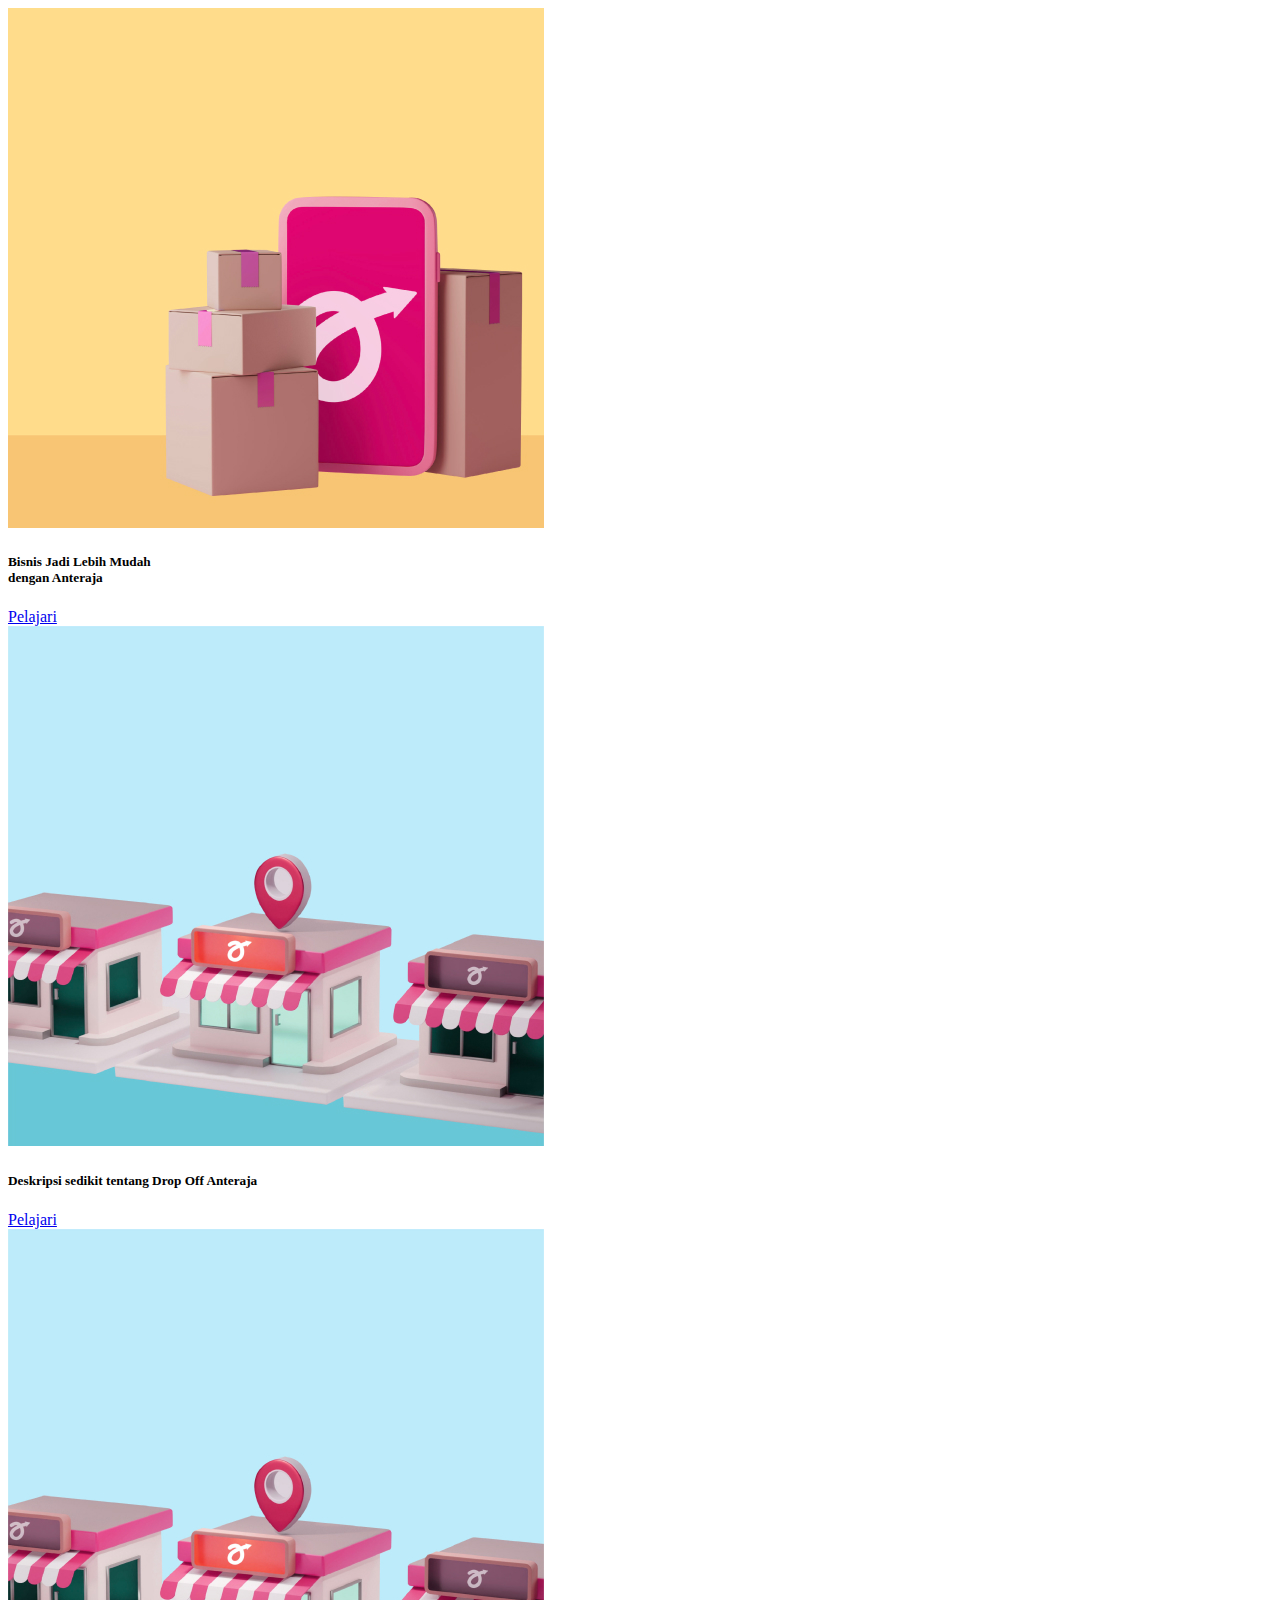
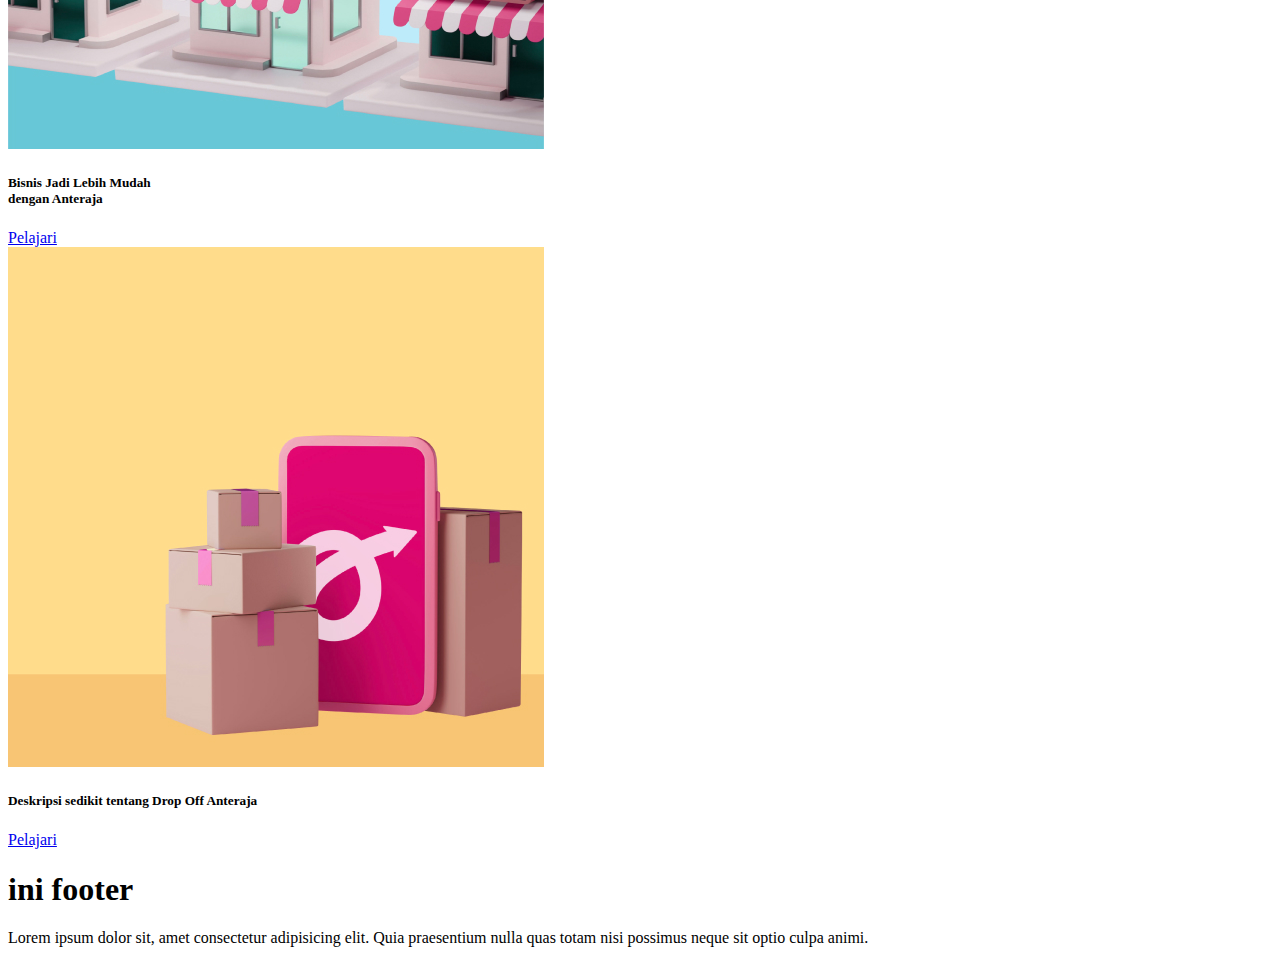
==== html/index.html @ 764d19ce "Merge pull request #4 from abdulmajid34/feature/footer" ====
<!DOCTYPE html>
<html lang="en">
  <head>
    <meta charset="UTF-8" />
    <meta name="viewport" content="width=device-width, initial-scale=1.0" />
    <link rel="stylesheet" href="/anterAjaClone/css/style.css" />
    <link
      href="https://cdn.jsdelivr.net/npm/bootstrap@5.0.2/dist/css/bootstrap.min.css"
      rel="stylesheet"
      integrity="sha384-EVSTQN3/azprG1Anm3QDgpJLIm9Nao0Yz1ztcQTwFspd3yD65VohhpuuCOmLASjC"
      crossorigin="anonymous"
    />
    <script
      src="https://cdn.jsdelivr.net/npm/bootstrap@5.0.2/dist/js/bootstrap.bundle.min.js"
      integrity="sha384-MrcW6ZMFYlzcLA8Nl+NtUVF0sA7MsXsP1UyJoMp4YLEuNSfAP+JcXn/tWtIaxVXM"
      crossorigin="anonymous"
    ></script>
    <title>Anter Aja</title>
  </head>
  <body>
    <!-- NAVBAR -->
    <!-- CAROUSEL -->
    <!-- LIST CARD -->
    <div class="container-list-card">
      <div class="list-card">
        <div class="list-card-body">
          <img src="..//image/cta-1.jpg" class="card-img" alt="Gambar 1" />
          <h5 class="list-title">Bisnis Jadi <span>Lebih Mudah</span> <br>dengan Anteraja</h5>
          <a href="#" class="list-link">Pelajari</a>
        </div>
      </div>

      <div class="list-card">
        <div class="list-card-body">
          <img src="..//image/cta-2.jpg" class="card-img" alt="Gambar 2" />
          <h5 class="list-title">Deskripsi sedikit tentang <span>Drop Off Anteraja</span></h5>
          <a href="#" class="list-link">Pelajari</a>
        </div>
      </div>

      <div class="list-card">
        <div class="list-card-body">
          <img src="..//image/cta-2.jpg" class="card-img" alt="Gambar 2" />
          <h5 class="list-title">Bisnis Jadi <span>Lebih Mudah</span> <br>dengan Anteraja</h5>
          <a href="#" class="list-link">Pelajari</a>
        </div>
      </div>

      <div class="list-card">
        <div class="list-card-body">
          <img src="..//image/cta-1.jpg" class="card-img" alt="Gambar 1" />
          <h5 class="list-title">Deskripsi sedikit tentang <span>Drop Off Anteraja</span></h5>
          <a href="#" class="list-link">Pelajari</a>
        </div>
      </div>
    </div>
    <!-- FOOTER -->
    <h1>ini footer</h1>
    <p>Lorem ipsum dolor sit, amet consectetur adipisicing elit. Quia praesentium nulla quas totam nisi possimus neque sit optio culpa animi.</p>
  </body>
</html>
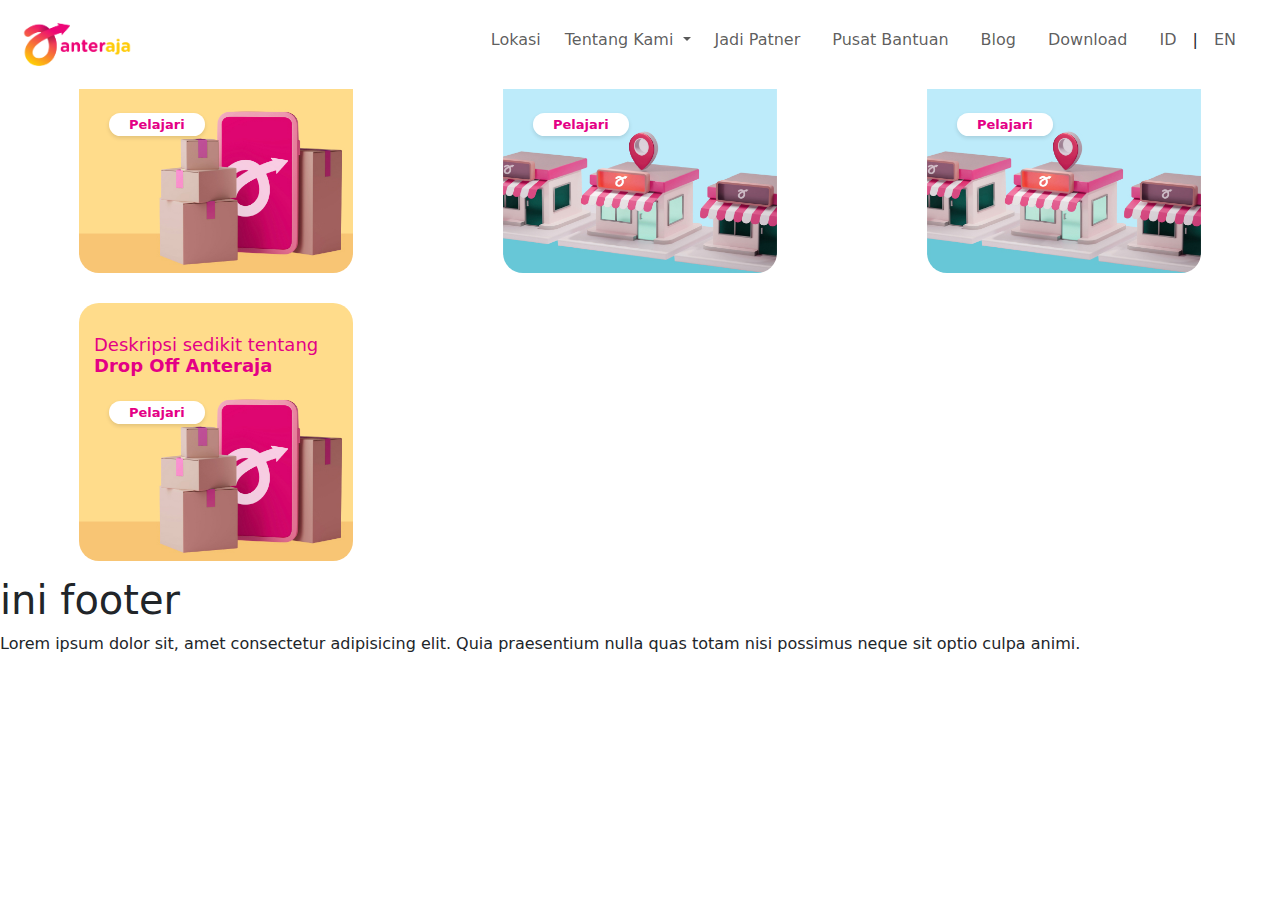
==== commit 8921a816: "navbar feature" ====
--- a/html/index.html
+++ b/html/index.html
@@ -3,22 +3,64 @@
   <head>
     <meta charset="UTF-8" />
     <meta name="viewport" content="width=device-width, initial-scale=1.0" />
-    <link rel="stylesheet" href="/anterAjaClone/css/style.css" />
-    <link
-      href="https://cdn.jsdelivr.net/npm/bootstrap@5.0.2/dist/css/bootstrap.min.css"
-      rel="stylesheet"
-      integrity="sha384-EVSTQN3/azprG1Anm3QDgpJLIm9Nao0Yz1ztcQTwFspd3yD65VohhpuuCOmLASjC"
-      crossorigin="anonymous"
-    />
-    <script
-      src="https://cdn.jsdelivr.net/npm/bootstrap@5.0.2/dist/js/bootstrap.bundle.min.js"
-      integrity="sha384-MrcW6ZMFYlzcLA8Nl+NtUVF0sA7MsXsP1UyJoMp4YLEuNSfAP+JcXn/tWtIaxVXM"
-      crossorigin="anonymous"
-    ></script>
+    <link href="https://cdn.jsdelivr.net/npm/bootstrap@5.3.3/dist/css/bootstrap.min.css" rel="stylesheet" integrity="sha384-QWTKZyjpPEjISv5WaRU9OFeRpok6YctnYmDr5pNlyT2bRjXh0JMhjY6hW+ALEwIH" crossorigin="anonymous">
+    <script src="https://cdn.jsdelivr.net/npm/@popperjs/core@2.11.8/dist/umd/popper.min.js" integrity="sha384-I7E8VVD/ismYTF4hNIPjVp/Zjvgyol6VFvRkX/vR+Vc4jQkC+hVqc2pM8ODewa9r" crossorigin="anonymous"></script>
+    <script src="https://cdn.jsdelivr.net/npm/bootstrap@5.3.3/dist/js/bootstrap.min.js" integrity="sha384-0pUGZvbkm6XF6gxjEnlmuGrJXVbNuzT9qBBavbLwCsOGabYfZo0T0to5eqruptLy" crossorigin="anonymous"></script>
+    <link rel="stylesheet" type="text/css" href="../css/style.css">
     <title>Anter Aja</title>
   </head>
   <body>
     <!-- NAVBAR -->
+    <nav class="navbar navbar-expand-lg fixed-top" style="background-color: white;">
+      <div class="container-fluid">
+        <a class="navbar-brand" href="#"><img src="../image/logo-anteraja.png" style="width: 130px;"/></a>
+        <button class="navbar-toggler" type="button" data-bs-toggle="offcanvas" data-bs-target="#offcanvasNavbar" aria-controls="offcanvasNavbar" aria-label="Toggle navigation">
+          <span class="navbar-toggler-icon"></span>
+        </button>
+        <div class="offcanvas offcanvas-end" tabindex="-1" id="offcanvasNavbar" aria-labelledby="offcanvasNavbarLabel">
+          <div class="offcanvas-header">
+            <img src="../image/logo-anteraja.png" style="width: 130px;"/>
+            <button type="button" class="btn-close" data-bs-dismiss="offcanvas" aria-label="Close"></button>
+          </div>
+          <div class="offcanvas-body">
+            <ul class="navbar-nav justify-content-end flex-grow-1 pe-3">
+              <li class="nav-item">
+                <a class="nav-link mx-lg-2" href="#">Lokasi</a>
+              </li>
+              <li class="nav-item dropdown">
+                <a class="nav-link dropdown-toggle" href="#" role="button" data-bs-toggle="dropdown" aria-expanded="false">
+                  Tentang Kami
+                </a>
+                <ul class="dropdown-menu">
+                  <li><a class="dropdown-item" href="#">Profil</a></li>
+                  <li><a class="dropdown-item" href="#">Karir</a></li>
+                  <li><a class="dropdown-item" href="#">Pengiriman</a></li>
+                  <li><a class="dropdown-item" href="#">Drop-Off</a></li>
+                  <li><a class="dropdown-item" href="#">Solusi Bisnis</a></li>
+                </ul>
+              </li>
+              <li class="nav-item">
+                <a class="nav-link mx-lg-2" href="#">Jadi Patner</a>
+              </li>
+              <li class="nav-item">
+                <a class="nav-link mx-lg-2" href="#">Pusat  Bantuan</a>
+              </li>
+              <li class="nav-item">
+                <a class="nav-link mx-lg-2" href="#">Blog</a>
+              </li>
+              <li class="nav-item">
+                <a class="nav-link mx-lg-2" href="#">Download</a>
+              </li>
+              <li class="nav-item d-flex">
+                <a class="nav-link mx-lg-2" href="#">ID</a>
+                <P style="margin-top: 8px;">|</P>
+                <a class="nav-link mx-lg-2" href="#">EN</a>
+              </li>
+            </ul>
+          </div>
+        </div>
+      </div>
+    </nav>
     <!-- CAROUSEL -->
     <!-- LIST CARD -->
     <div class="container-list-card">
--- a/css/style.css
+++ b/css/style.css
@@ -0,0 +1,60 @@
+:root {
+    --text-color: #e40085;
+    --second-text-color: #b30068;
+  }
+  
+  .navbar-toggler {
+    border: none;
+  }
+
+  .container-list-card {
+    display: flex;
+    flex-wrap: wrap;
+    justify-content: space-between;
+    width: 90%;
+    margin: auto;
+  }
+  
+  .list-card {
+    width: 19rem;
+  }
+  
+  .list-card-body {
+    border-radius: 20px;
+    overflow: hidden;
+    padding-bottom: 45%;
+    margin-bottom: 40px;
+    margin: 15px;
+  }
+  
+  .list-card-body span {
+    font-weight: bolder;
+    color: var(--text-color);
+  }
+  
+  .list-card-body a {
+    text-decoration: none;
+    font-weight: 600;
+    margin-left: 30px;
+    background-color: white;
+    box-shadow: rgba(0, 0, 0, 0.2) 0 0px 0px 0px,
+      rgba(0, 0, 0, 0.14) 0 0px 0px 0px, rgba(0, 0, 0, 0.12) 0 2px 4px 0px;
+    padding: 4px 20px;
+    border-radius: 20px;
+    font-size: small;
+    color: var(--text-color);
+  }
+  
+  .list-card-body a:hover {
+    color: var(--second-text-color);
+    background-color: #f5f5f5;
+  }
+  
+  .list-title {
+      font-size: 18px;
+    margin-top: -250px;
+    padding: 15px;
+    align-items: center;
+    color: var(--text-color);
+  }
+  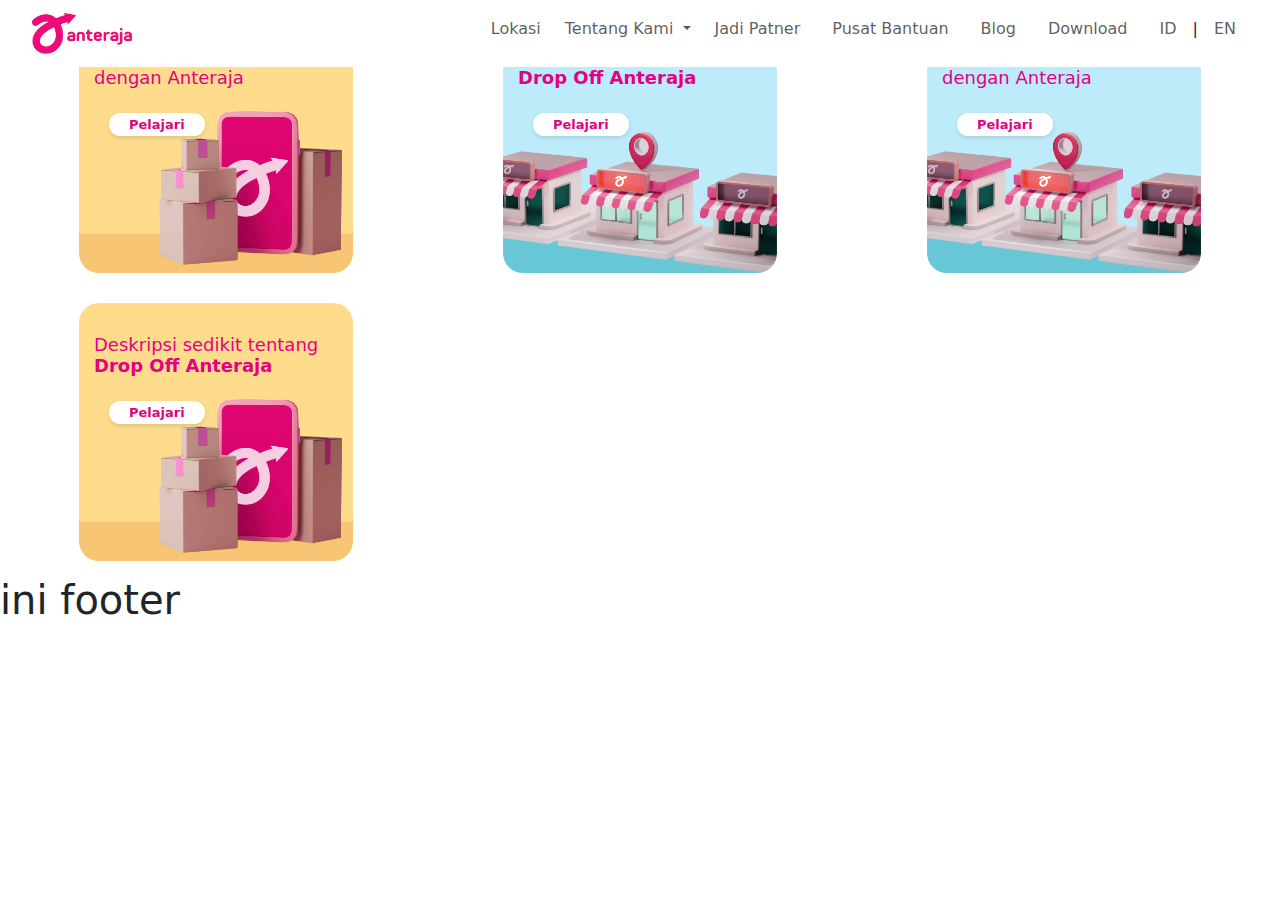
==== commit 4f59f1fb: "change logo image" ====
--- a/html/index.html
+++ b/html/index.html
@@ -3,24 +3,61 @@
   <head>
     <meta charset="UTF-8" />
     <meta name="viewport" content="width=device-width, initial-scale=1.0" />
-    <link href="https://cdn.jsdelivr.net/npm/bootstrap@5.3.3/dist/css/bootstrap.min.css" rel="stylesheet" integrity="sha384-QWTKZyjpPEjISv5WaRU9OFeRpok6YctnYmDr5pNlyT2bRjXh0JMhjY6hW+ALEwIH" crossorigin="anonymous">
-    <script src="https://cdn.jsdelivr.net/npm/@popperjs/core@2.11.8/dist/umd/popper.min.js" integrity="sha384-I7E8VVD/ismYTF4hNIPjVp/Zjvgyol6VFvRkX/vR+Vc4jQkC+hVqc2pM8ODewa9r" crossorigin="anonymous"></script>
-    <script src="https://cdn.jsdelivr.net/npm/bootstrap@5.3.3/dist/js/bootstrap.min.js" integrity="sha384-0pUGZvbkm6XF6gxjEnlmuGrJXVbNuzT9qBBavbLwCsOGabYfZo0T0to5eqruptLy" crossorigin="anonymous"></script>
-    <link rel="stylesheet" type="text/css" href="../css/style.css">
+    <link
+      href="https://cdn.jsdelivr.net/npm/bootstrap@5.3.3/dist/css/bootstrap.min.css"
+      rel="stylesheet"
+      integrity="sha384-QWTKZyjpPEjISv5WaRU9OFeRpok6YctnYmDr5pNlyT2bRjXh0JMhjY6hW+ALEwIH"
+      crossorigin="anonymous"
+    />
+    <script
+      src="https://cdn.jsdelivr.net/npm/@popperjs/core@2.11.8/dist/umd/popper.min.js"
+      integrity="sha384-I7E8VVD/ismYTF4hNIPjVp/Zjvgyol6VFvRkX/vR+Vc4jQkC+hVqc2pM8ODewa9r"
+      crossorigin="anonymous"
+    ></script>
+    <script
+      src="https://cdn.jsdelivr.net/npm/bootstrap@5.3.3/dist/js/bootstrap.min.js"
+      integrity="sha384-0pUGZvbkm6XF6gxjEnlmuGrJXVbNuzT9qBBavbLwCsOGabYfZo0T0to5eqruptLy"
+      crossorigin="anonymous"
+    ></script>
+    <link rel="stylesheet" type="text/css" href="../css/style.css" />
     <title>Anter Aja</title>
   </head>
   <body>
     <!-- NAVBAR -->
-    <nav class="navbar navbar-expand-lg fixed-top" style="background-color: white;">
+    <nav
+      class="navbar navbar-expand-lg fixed-top"
+      style="background-color: white"
+    >
       <div class="container-fluid">
-        <a class="navbar-brand" href="#"><img src="../image/logo-anteraja.png" style="width: 130px;"/></a>
-        <button class="navbar-toggler" type="button" data-bs-toggle="offcanvas" data-bs-target="#offcanvasNavbar" aria-controls="offcanvasNavbar" aria-label="Toggle navigation">
+        <a class="navbar-brand" href="#"
+          ><img
+            src="../image/logo-anteraja_2.png"
+            style="width: 100px; margin-left: 20px"
+        /></a>
+        <button
+          class="navbar-toggler"
+          type="button"
+          data-bs-toggle="offcanvas"
+          data-bs-target="#offcanvasNavbar"
+          aria-controls="offcanvasNavbar"
+          aria-label="Toggle navigation"
+        >
           <span class="navbar-toggler-icon"></span>
         </button>
-        <div class="offcanvas offcanvas-end" tabindex="-1" id="offcanvasNavbar" aria-labelledby="offcanvasNavbarLabel">
+        <div
+          class="offcanvas offcanvas-end"
+          tabindex="-1"
+          id="offcanvasNavbar"
+          aria-labelledby="offcanvasNavbarLabel"
+        >
           <div class="offcanvas-header">
-            <img src="../image/logo-anteraja.png" style="width: 130px;"/>
-            <button type="button" class="btn-close" data-bs-dismiss="offcanvas" aria-label="Close"></button>
+            <img src="../image/logo-anteraja.png" style="width: 130px" />
+            <button
+              type="button"
+              class="btn-close"
+              data-bs-dismiss="offcanvas"
+              aria-label="Close"
+            ></button>
           </div>
           <div class="offcanvas-body">
             <ul class="navbar-nav justify-content-end flex-grow-1 pe-3">
@@ -28,7 +65,13 @@
                 <a class="nav-link mx-lg-2" href="#">Lokasi</a>
               </li>
               <li class="nav-item dropdown">
-                <a class="nav-link dropdown-toggle" href="#" role="button" data-bs-toggle="dropdown" aria-expanded="false">
+                <a
+                  class="nav-link dropdown-toggle"
+                  href="#"
+                  role="button"
+                  data-bs-toggle="dropdown"
+                  aria-expanded="false"
+                >
                   Tentang Kami
                 </a>
                 <ul class="dropdown-menu">
@@ -43,7 +86,7 @@
                 <a class="nav-link mx-lg-2" href="#">Jadi Patner</a>
               </li>
               <li class="nav-item">
-                <a class="nav-link mx-lg-2" href="#">Pusat  Bantuan</a>
+                <a class="nav-link mx-lg-2" href="#">Pusat Bantuan</a>
               </li>
               <li class="nav-item">
                 <a class="nav-link mx-lg-2" href="#">Blog</a>
@@ -53,7 +96,7 @@
               </li>
               <li class="nav-item d-flex">
                 <a class="nav-link mx-lg-2" href="#">ID</a>
-                <P style="margin-top: 8px;">|</P>
+                <p style="margin-top: 8px">|</p>
                 <a class="nav-link mx-lg-2" href="#">EN</a>
               </li>
             </ul>
@@ -67,7 +110,9 @@
       <div class="list-card">
         <div class="list-card-body">
           <img src="..//image/cta-1.jpg" class="card-img" alt="Gambar 1" />
-          <h5 class="list-title">Bisnis Jadi <span>Lebih Mudah</span> <br>dengan Anteraja</h5>
+          <h5 class="list-title">
+            Bisnis Jadi <span>Lebih Mudah</span> <br />dengan Anteraja
+          </h5>
           <a href="#" class="list-link">Pelajari</a>
         </div>
       </div>
@@ -75,7 +120,9 @@
       <div class="list-card">
         <div class="list-card-body">
           <img src="..//image/cta-2.jpg" class="card-img" alt="Gambar 2" />
-          <h5 class="list-title">Deskripsi sedikit tentang <span>Drop Off Anteraja</span></h5>
+          <h5 class="list-title">
+            Deskripsi sedikit tentang <span>Drop Off Anteraja</span>
+          </h5>
           <a href="#" class="list-link">Pelajari</a>
         </div>
       </div>
@@ -83,7 +130,9 @@
       <div class="list-card">
         <div class="list-card-body">
           <img src="..//image/cta-2.jpg" class="card-img" alt="Gambar 2" />
-          <h5 class="list-title">Bisnis Jadi <span>Lebih Mudah</span> <br>dengan Anteraja</h5>
+          <h5 class="list-title">
+            Bisnis Jadi <span>Lebih Mudah</span> <br />dengan Anteraja
+          </h5>
           <a href="#" class="list-link">Pelajari</a>
         </div>
       </div>
@@ -91,13 +140,14 @@
       <div class="list-card">
         <div class="list-card-body">
           <img src="..//image/cta-1.jpg" class="card-img" alt="Gambar 1" />
-          <h5 class="list-title">Deskripsi sedikit tentang <span>Drop Off Anteraja</span></h5>
+          <h5 class="list-title">
+            Deskripsi sedikit tentang <span>Drop Off Anteraja</span>
+          </h5>
           <a href="#" class="list-link">Pelajari</a>
         </div>
       </div>
     </div>
     <!-- FOOTER -->
     <h1>ini footer</h1>
-    <p>Lorem ipsum dolor sit, amet consectetur adipisicing elit. Quia praesentium nulla quas totam nisi possimus neque sit optio culpa animi.</p>
   </body>
 </html>
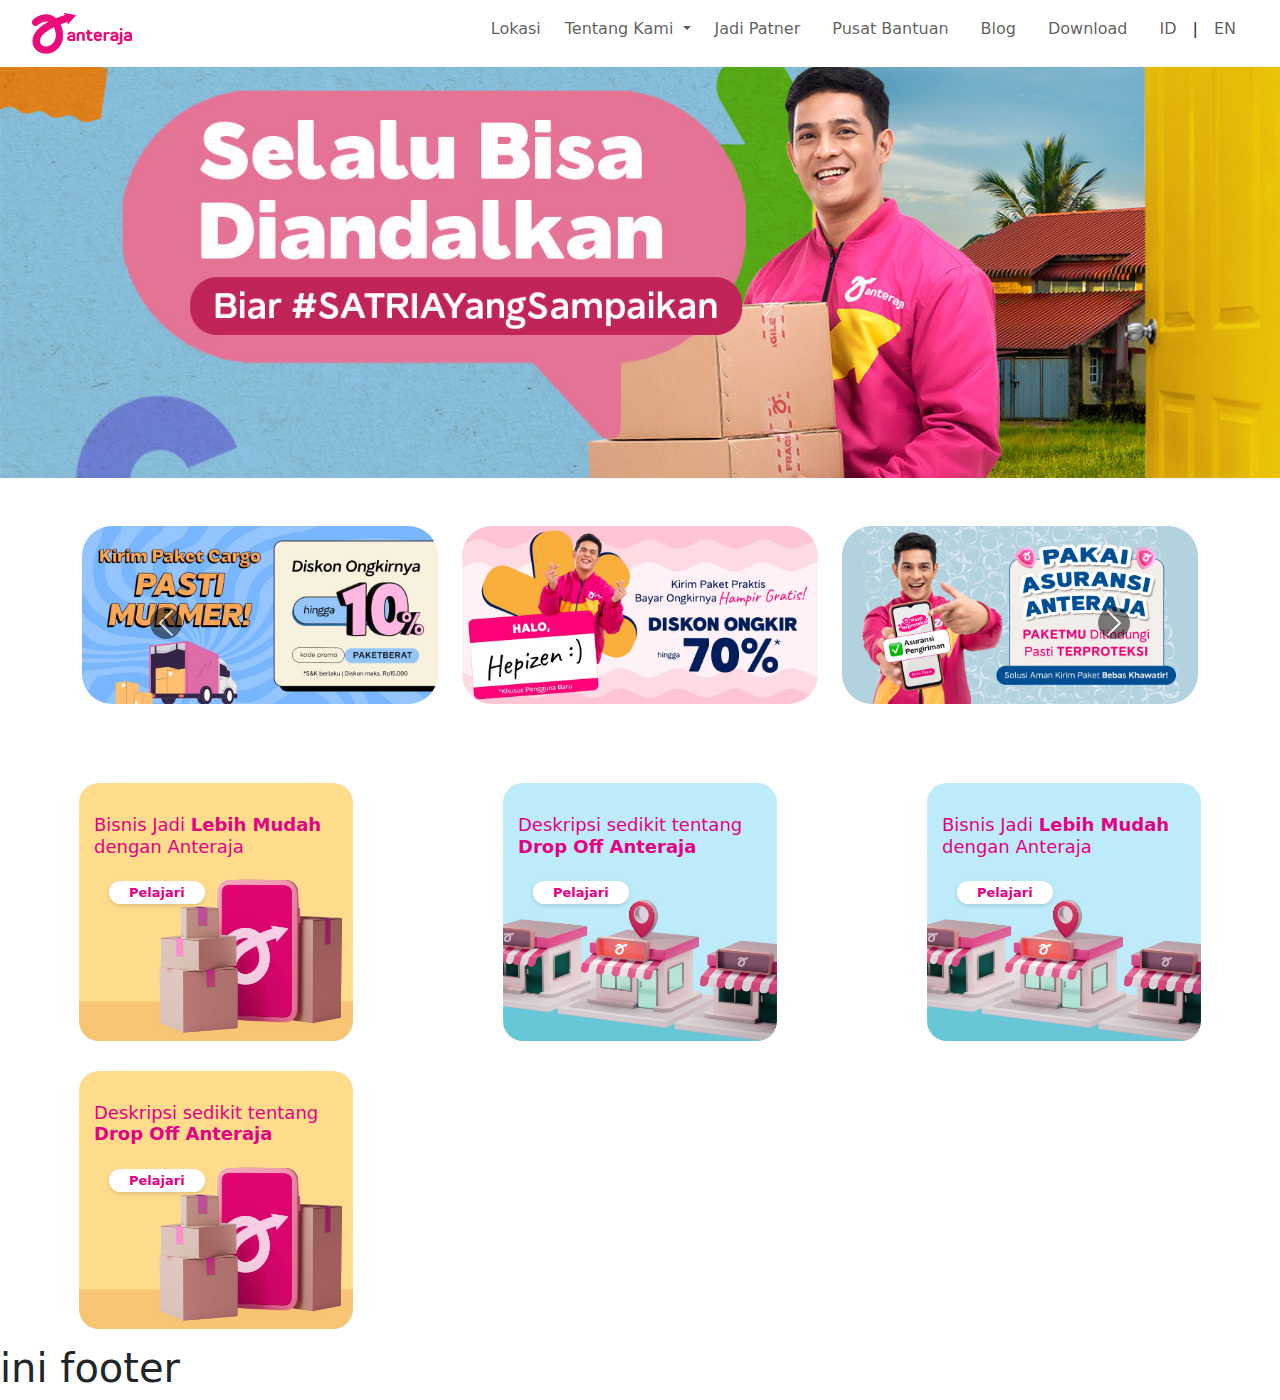
==== commit 4632f08f: "changes layout carousel" ====
--- a/html/index.html
+++ b/html/index.html
@@ -9,6 +9,7 @@
       integrity="sha384-QWTKZyjpPEjISv5WaRU9OFeRpok6YctnYmDr5pNlyT2bRjXh0JMhjY6hW+ALEwIH"
       crossorigin="anonymous"
     />
+    <link rel="stylesheet" type="text/css" href="../css/style.css" />
     <script
       src="https://cdn.jsdelivr.net/npm/@popperjs/core@2.11.8/dist/umd/popper.min.js"
       integrity="sha384-I7E8VVD/ismYTF4hNIPjVp/Zjvgyol6VFvRkX/vR+Vc4jQkC+hVqc2pM8ODewa9r"
@@ -19,7 +20,6 @@
       integrity="sha384-0pUGZvbkm6XF6gxjEnlmuGrJXVbNuzT9qBBavbLwCsOGabYfZo0T0to5eqruptLy"
       crossorigin="anonymous"
     ></script>
-    <link rel="stylesheet" type="text/css" href="../css/style.css" />
     <title>Anter Aja</title>
   </head>
   <body>
@@ -105,6 +105,151 @@
       </div>
     </nav>
     <!-- CAROUSEL -->
+    <section class="">
+      <img
+        src="../image/img-jumbotron.jpg"
+        class="img-fluid img-jumbotron"
+        style="width: 100%"
+        alt="image-jumbotron"
+      />
+    </section>
+
+    <section class="pt-5 pb-5">
+      <div class="container">
+        <div class="row">
+          <div class="col-12">
+            <div
+              id="carouselExampleControls"
+              class="carousel slide content-web"
+              data-bs-ride="carousel"
+            >
+                <div class="carousel-inner">
+                    <!-- SLIDER 1 -->
+                    <div class="carousel-item active">
+                    <div class="row">
+                        <div class="col-md-4 mb-3">
+                        <img
+                            class="img-fluid"
+                            style="border-radius: 30px"
+                            alt="100%x280"
+                            src="../image/img_carousel_1.jpg"
+                        />
+                        </div>
+                        <div class="col-md-4 mb-3">
+                        <img
+                            class="img-fluid"
+                            style="border-radius: 30px"
+                            alt="100%x280"
+                            src="../image/img_carousel_2.jpg"
+                        />
+                        </div>
+                        <div class="col-md-4 mb-3">
+                        <img
+                            class="img-fluid"
+                            style="border-radius: 30px"
+                            alt="100%x280"
+                            src="../image/img_carousel_3.jpg"
+                        />
+                        </div>
+                    </div>
+                    </div>
+                    <!-- SLIDER 2 -->
+                    <div class="carousel-item">
+                    <div class="row">
+                        <div class="col-md-4 mb-3">
+                        <img
+                            class="img-fluid"
+                            style="border-radius: 30px"
+                            alt="100%x280"
+                            src="../image/img_carousel_4.jpg"
+                        />
+                        </div>
+                        <div class="col-md-4 mb-3">
+                        <img
+                            class="img-fluid"
+                            style="border-radius: 30px"
+                            alt="100%x280"
+                            src="../image/img_carousel_5.png"
+                        />
+                        </div>
+                        <div class="col-md-4 mb-3">
+                        <img
+                            class="img-fluid"
+                            style="border-radius: 30px"
+                            alt="100%x280"
+                            src="../image/img_carousel_6.png"
+                        />
+                        </div>
+                    </div>
+                    </div>
+                    <!-- SLIDER 3 -->
+                    <div class="carousel-item">
+                    <div class="row">
+                        <div class="col-md-4 mb-3">
+                        <img
+                            class="img-fluid"
+                            style="border-radius: 30px"
+                            alt="100%x280"
+                            src="../image/img_carousel_1.jpg"
+                        />
+                        </div>
+                        <div class="col-md-4 mb-3">
+                        <img
+                            class="img-fluid"
+                            style="border-radius: 30px"
+                            alt="100%x280"
+                            src="../image/img_carousel_2.jpg"
+                        />
+                        </div>
+                        <div class="col-md-4 mb-3">
+                        <img
+                            class="img-fluid"
+                            style="border-radius: 30px"
+                            alt="100%x280"
+                            src="../image/img_carousel_3.jpg"
+                        />
+                        </div>
+                    </div>
+                    </div>
+
+                </div>
+
+                <!-- BUTTON PREV -->
+                <button
+                  class="carousel-control-prev"
+                  type="button"
+                  data-bs-target="#carouselExampleControls"
+                  data-bs-slide="prev"
+                >
+                  <span
+                    class="carousel-control-prev-icon"
+                    aria-hidden="true"
+                  ></span>
+                  <span class="visually-hidden">Previous</span>
+                </button>
+
+                <!-- BUTTON -->
+                <button
+                  class="carousel-control-next"
+                  type="button"
+                  data-bs-target="#carouselExampleControls"
+                  data-bs-slide="next"
+                >
+                  <span
+                    class="carousel-control-next-icon"
+                    aria-hidden="true"
+                  ></span>
+                  <span class="visually-hidden">Next</span>
+                </button>
+              </div>
+
+            </div>
+          </div>
+        </div>
+      </div>
+    </section>
+
+
     <!-- LIST CARD -->
     <div class="container-list-card">
       <div class="list-card">
--- a/css/style.css
+++ b/css/style.css
@@ -2,6 +2,17 @@
     --text-color: #e40085;
     --second-text-color: #b30068;
   }
+
+  /* CSS CAROUSEL */
+
+/* Additional styling for the carousel buttons */
+.carousel-control-prev-icon,
+.carousel-control-next-icon {
+  background-color: #000;
+  border-radius: 50%;
+  padding: 10px;
+}
+  
   
   .navbar-toggler {
     border: none;
@@ -57,4 +68,16 @@
     align-items: center;
     color: var(--text-color);
   }
-  +  
+/* RESPONSIVE MOBILE DEVICE */
+/* @media (max-width: 600px) {
+  .img-jumbotron {
+    margin-top: 30rem;
+  }
+} */
+
+@media only screen and (max-width: 600px) {
+  .img-jumbotron {
+    margin-top: 5rem;
+  }
+}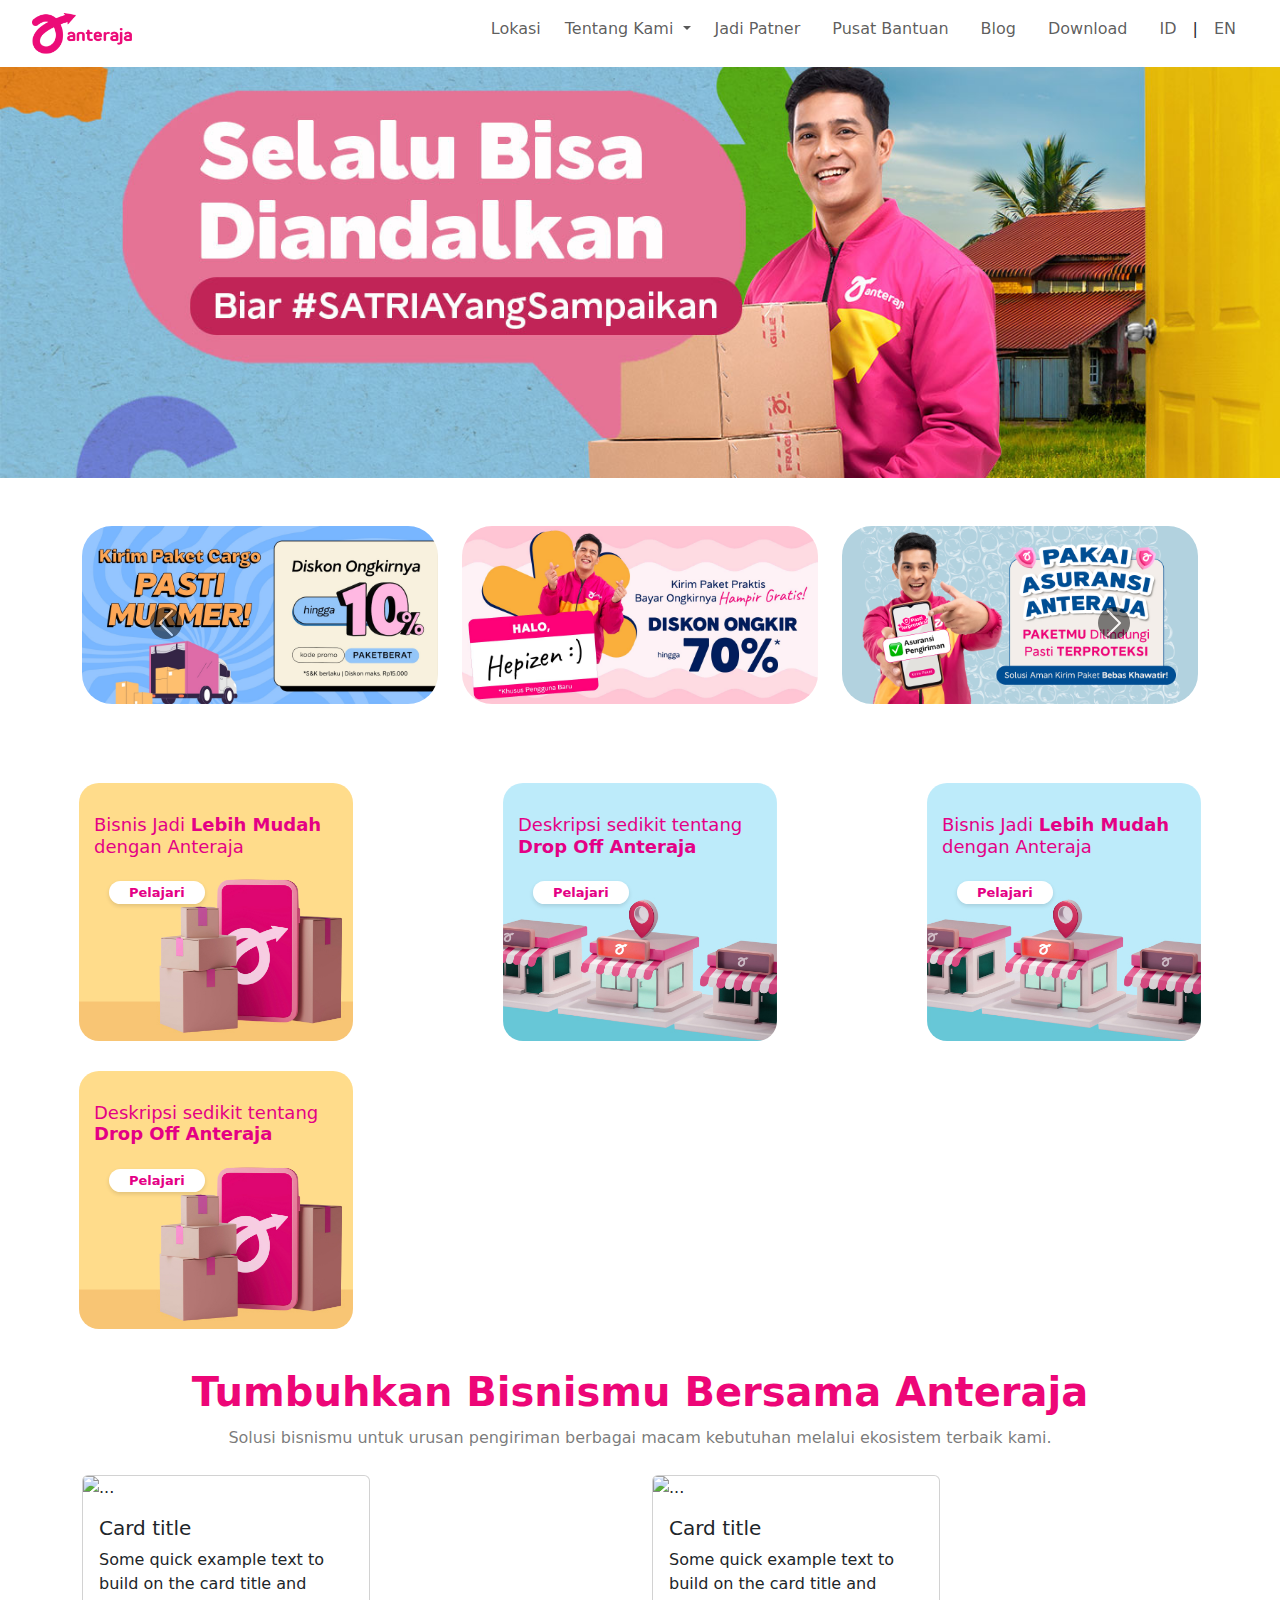
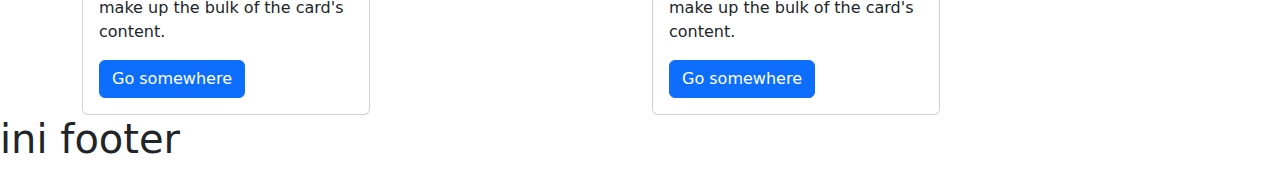
==== commit 3ba894e7: "layouting list card two column" ====
--- a/html/index.html
+++ b/html/index.html
@@ -249,7 +249,6 @@
       </div>
     </section>
 
-
     <!-- LIST CARD -->
     <div class="container-list-card">
       <div class="list-card">
@@ -292,6 +291,43 @@
         </div>
       </div>
     </div>
+
+    <section>
+      <div class="my-4">
+        <span class="text-center">
+          <h1 class=" title">Tumbuhkan Bisnismu Bersama Anteraja</h1>
+          <p class="paragraf">Solusi bisnismu untuk urusan pengiriman berbagai macam kebutuhan melalui ekosistem terbaik kami.</p>
+        </span>
+      </div>
+    </section>
+
+    <section>
+      <div class="container">
+        <div class="row">
+          <div class="col">
+            <div class="card" style="width: 18rem;">
+              <img src="..." class="card-img-top" alt="...">
+              <div class="card-body">
+                <h5 class="card-title">Card title</h5>
+                <p class="card-text">Some quick example text to build on the card title and make up the bulk of the card's content.</p>
+                <a href="#" class="btn btn-primary">Go somewhere</a>
+              </div>
+            </div>
+          </div>
+          <div class="col">
+            <div class="card" style="width: 18rem;">
+              <img src="..." class="card-img-top" alt="...">
+              <div class="card-body">
+                <h5 class="card-title">Card title</h5>
+                <p class="card-text">Some quick example text to build on the card title and make up the bulk of the card's content.</p>
+                <a href="#" class="btn btn-primary">Go somewhere</a>
+              </div>
+            </div>
+          </div>
+        </div>
+      </div>
+    </section>
+
     <!-- FOOTER -->
     <h1>ini footer</h1>
   </body>
--- a/css/style.css
+++ b/css/style.css
@@ -3,7 +3,7 @@
     --second-text-color: #b30068;
   }
 
-  /* CSS CAROUSEL */
+
 
 /* Additional styling for the carousel buttons */
 .carousel-control-prev-icon,
@@ -11,6 +11,13 @@
   background-color: #000;
   border-radius: 50%;
   padding: 10px;
+}
+
+
+@media only screen and (max-width: 600px) {
+  .content-inner {
+    display: flex;
+  }
 }
   
   
@@ -76,8 +83,24 @@
   }
 } */
 
+/* css title */
+.title {
+  color: #ed0677;
+  font-weight: 700;
+  font-size: 2.5rem;
+}
+.paragraf {
+  font-size: 1rem;
+  font-weight: 400;
+  line-height: 1.7;
+  color: #21212199;
+}
+
 @media only screen and (max-width: 600px) {
   .img-jumbotron {
     margin-top: 5rem;
   }
+  .list-card {
+    width: 25rem;
+  }
 }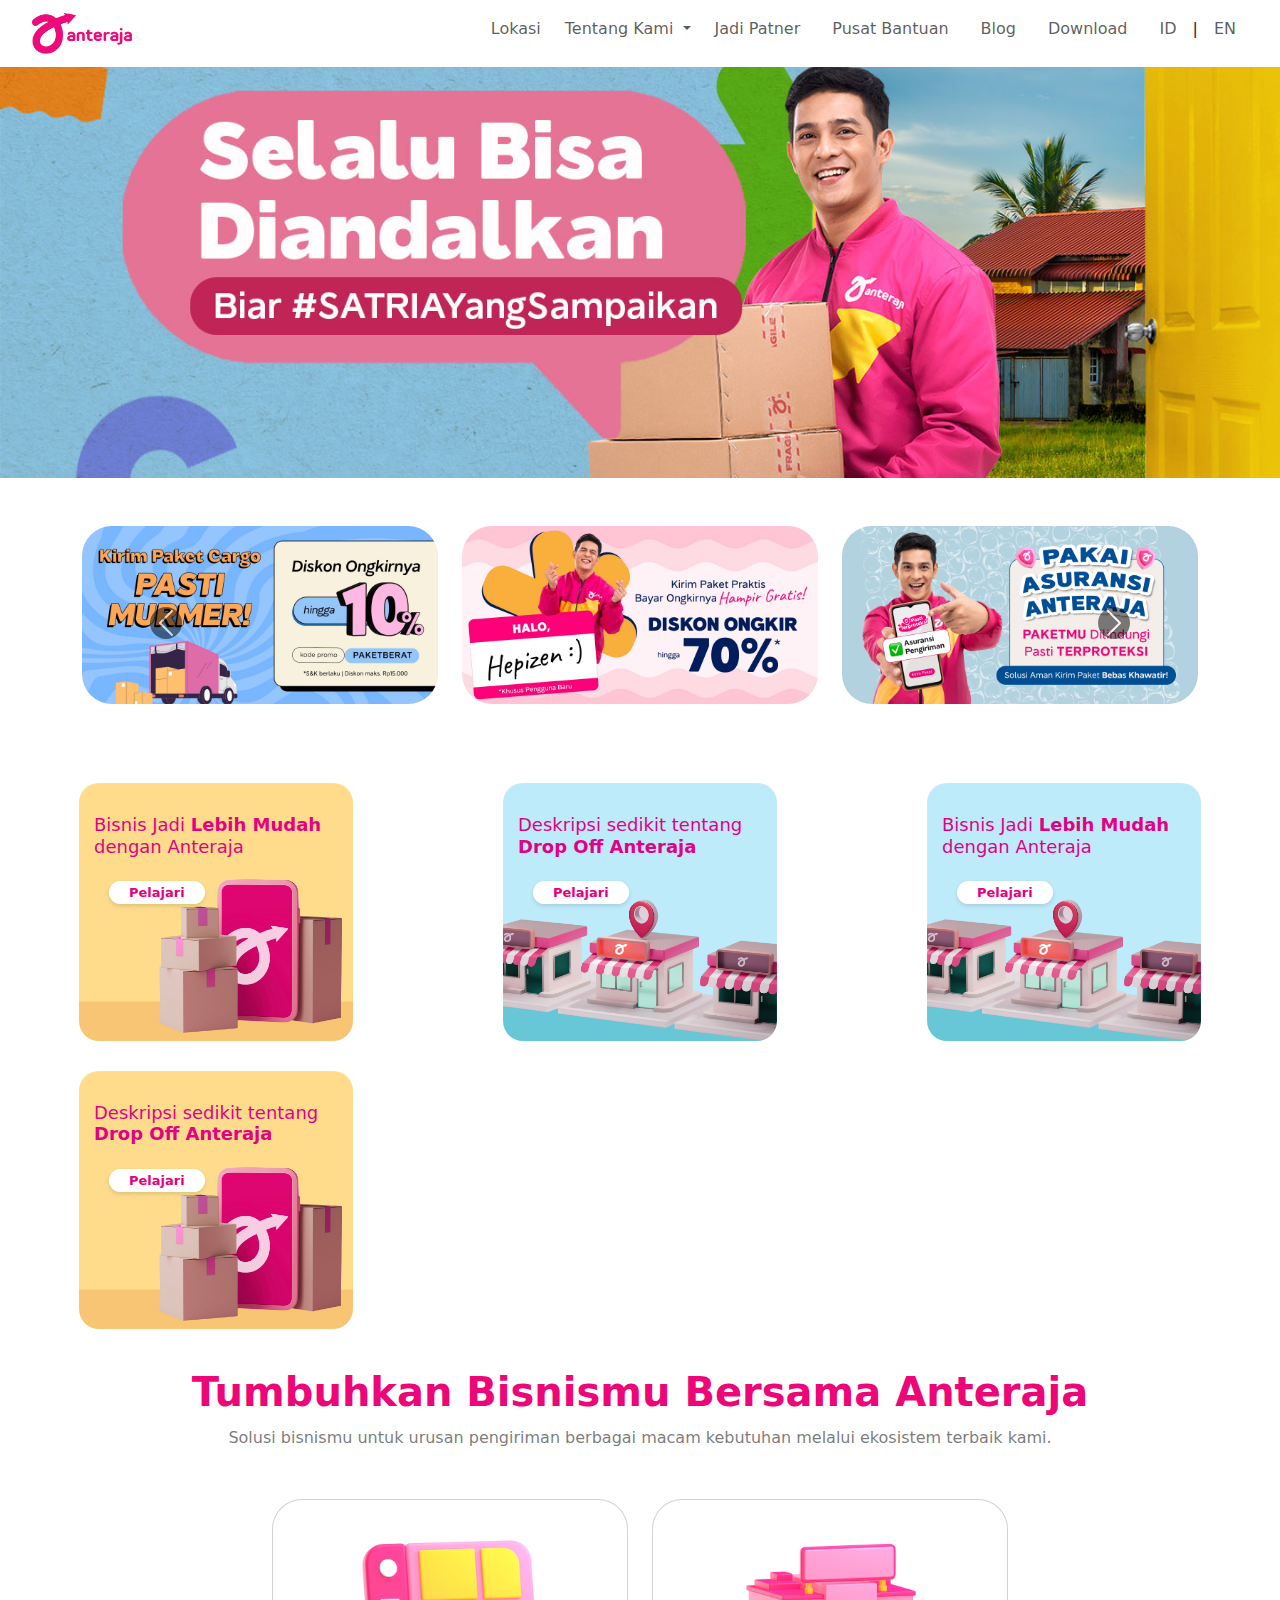
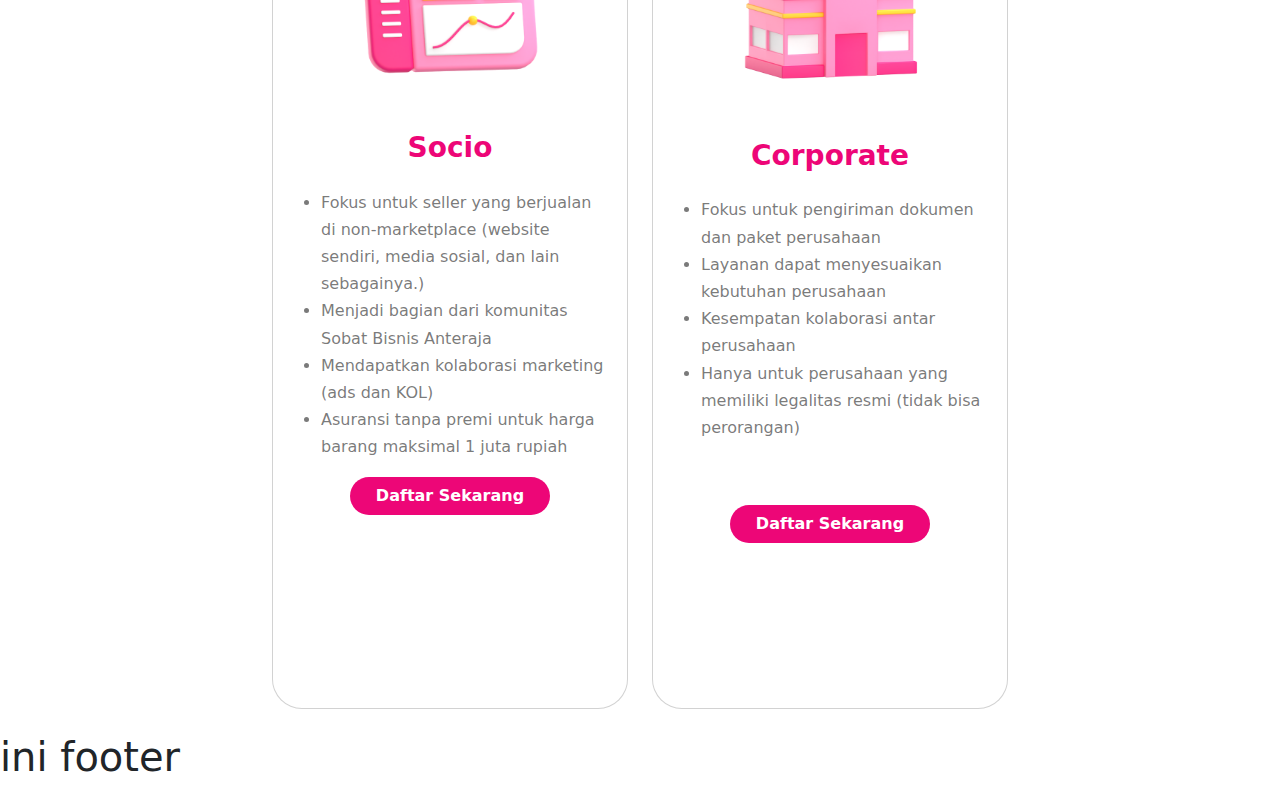
==== commit 52d54f52: "done layouting list card content" ====
--- a/html/index.html
+++ b/html/index.html
@@ -301,32 +301,54 @@
       </div>
     </section>
 
+    
     <section>
       <div class="container">
-        <div class="row">
-          <div class="col">
-            <div class="card" style="width: 18rem;">
-              <img src="..." class="card-img-top" alt="...">
+        <div class="row justify-content-center">
+          <div class="col-12 col-md-4">
+            <div class="card my-4" style="width: 100%; border-radius: 30px; height: 90vh">
+              <img src="../image/pwu-socio.png" class="card-img-top" alt="socio_image" style="width: 200px; margin: 2rem auto">
               <div class="card-body">
-                <h5 class="card-title">Card title</h5>
-                <p class="card-text">Some quick example text to build on the card title and make up the bulk of the card's content.</p>
-                <a href="#" class="btn btn-primary">Go somewhere</a>
+                <h3 class="card-title text-center title">Socio</h3>
+                <p class="card-text mb-4">
+                  <ul class="paragraf">
+                    <li>Fokus untuk seller yang berjualan di non-marketplace (website sendiri, media sosial, dan lain sebagainya.)</li>
+                    <li>Menjadi bagian dari komunitas Sobat Bisnis Anteraja</li>
+                    <li>Mendapatkan kolaborasi marketing (ads dan KOL)</li>
+                    <li>Asuransi tanpa premi untuk harga barang maksimal 1 juta rupiah</li>
+                  </ul>
+                </p>
+                <div class="d-flex justify-content-center">
+                  <a href="#" class="btn class-btn">Daftar Sekarang</a>
+                </div>
               </div>
             </div>
           </div>
-          <div class="col">
-            <div class="card" style="width: 18rem;">
-              <img src="..." class="card-img-top" alt="...">
+          <div class="col-12 col-md-4">
+            <div class="card my-4" style="width: 100%; border-radius: 30px; height: 90vh">
+              <img src="../image/pwu-corporate.png" class="card-img-top" alt="coorporate_image" style="width: 200px; margin: 2rem auto">
               <div class="card-body">
-                <h5 class="card-title">Card title</h5>
-                <p class="card-text">Some quick example text to build on the card title and make up the bulk of the card's content.</p>
-                <a href="#" class="btn btn-primary">Go somewhere</a>
+                <h3 class="card-title text-center title mb-4">Corporate</h3>
+                <p class="card-text">
+                  <ul class="paragraf">
+                    <li>Fokus untuk pengiriman dokumen dan paket perusahaan</li>
+                    <li>Layanan dapat menyesuaikan kebutuhan perusahaan</li>
+                    <li>Kesempatan kolaborasi antar perusahaan</li>
+                    <li>Hanya untuk perusahaan yang memiliki legalitas resmi (tidak bisa perorangan)</li>
+                  </ul>
+                </p>
+                <div class="d-flex justify-content-center content-btn">
+                  <a href="#" class="btn class-btn">Daftar Sekarang</a>
+                </div>
               </div>
             </div>
           </div>
         </div>
       </div>
     </section>
+  
+
+  
 
     <!-- FOOTER -->
     <h1>ini footer</h1>
--- a/css/style.css
+++ b/css/style.css
@@ -87,7 +87,7 @@
 .title {
   color: #ed0677;
   font-weight: 700;
-  font-size: 2.5rem;
+  /* font-size: 2.5rem; */
 }
 .paragraf {
   font-size: 1rem;
@@ -95,6 +95,18 @@
   line-height: 1.7;
   color: #21212199;
 }
+.class-btn {
+  background: #ed0677;
+  color: #fff;
+  font-weight: 700;
+  width: 200px;
+  border-radius: 30px;
+}
+.content-btn {
+  margin-top: 4rem;
+}
+
+/* css list card two column */
 
 @media only screen and (max-width: 600px) {
   .img-jumbotron {
@@ -103,4 +115,7 @@
   .list-card {
     width: 25rem;
   }
+  .content-btn {
+    margin: 0;
+  }
 }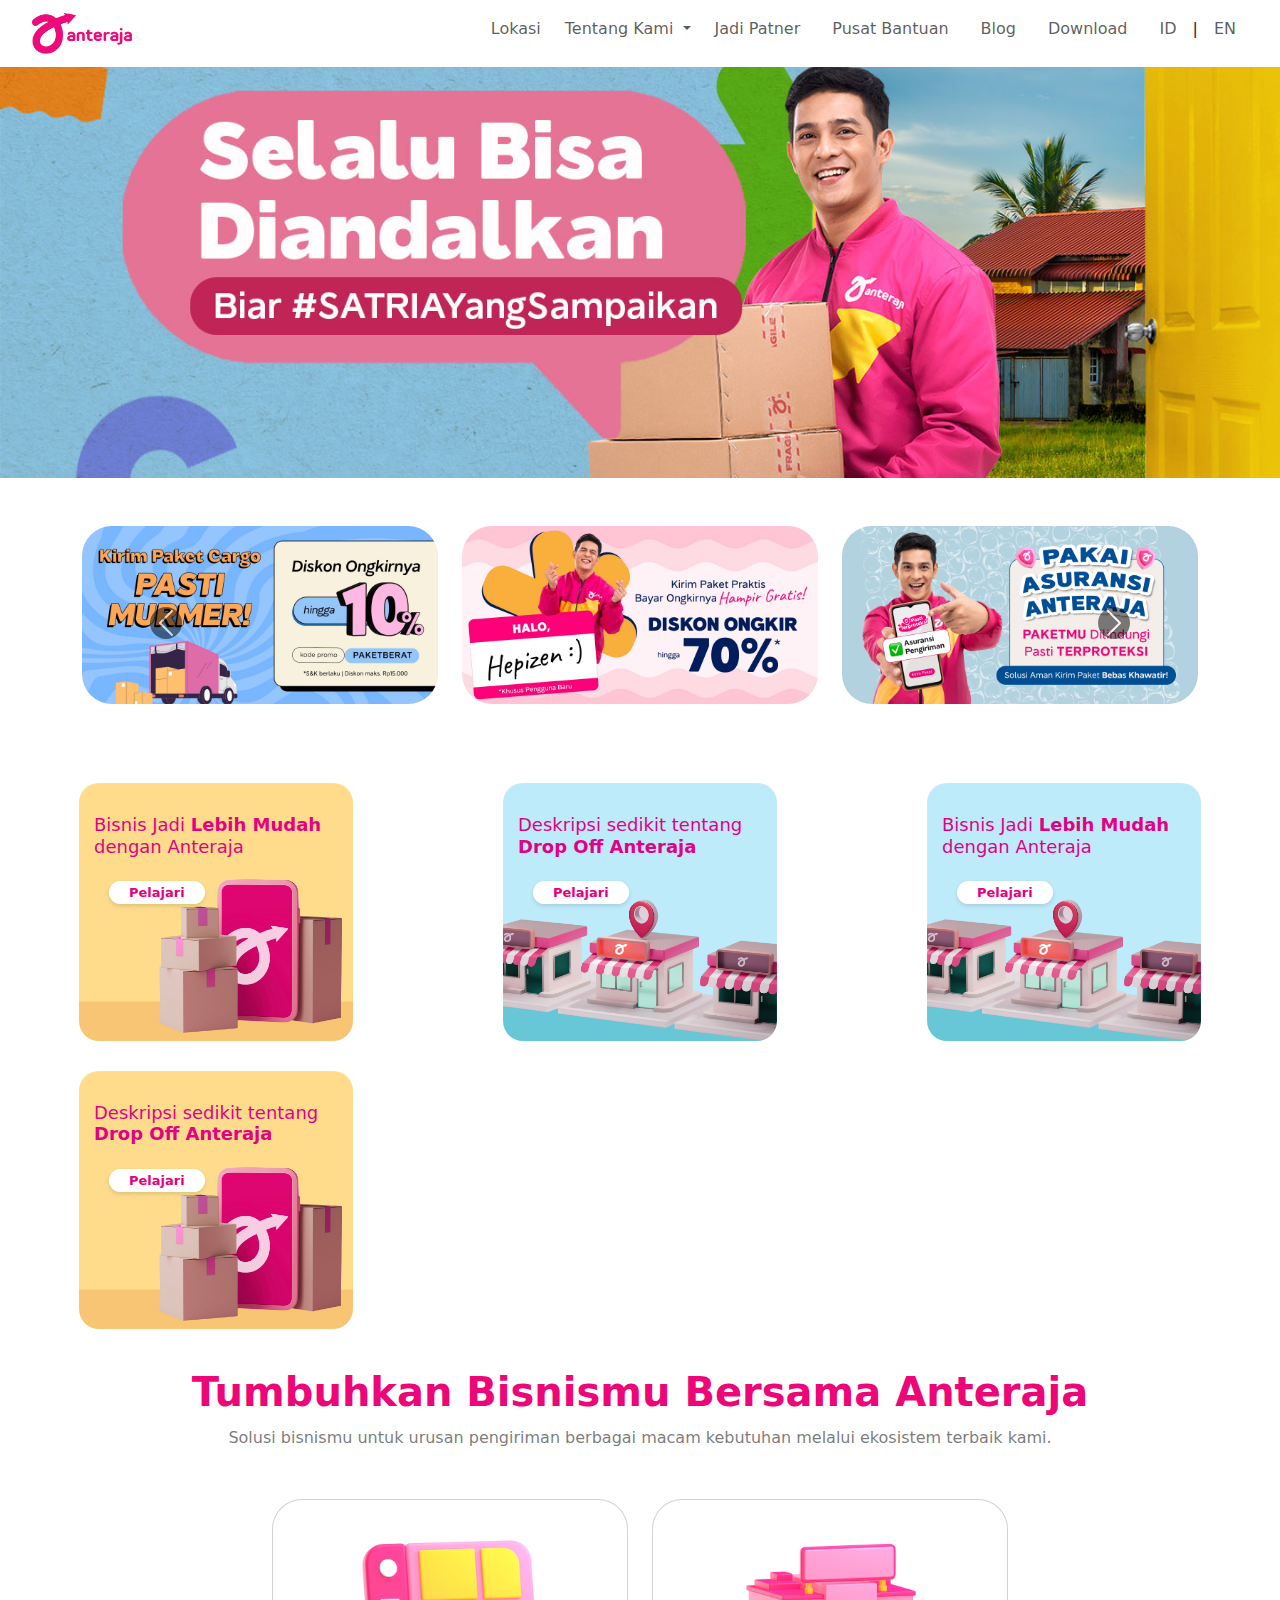
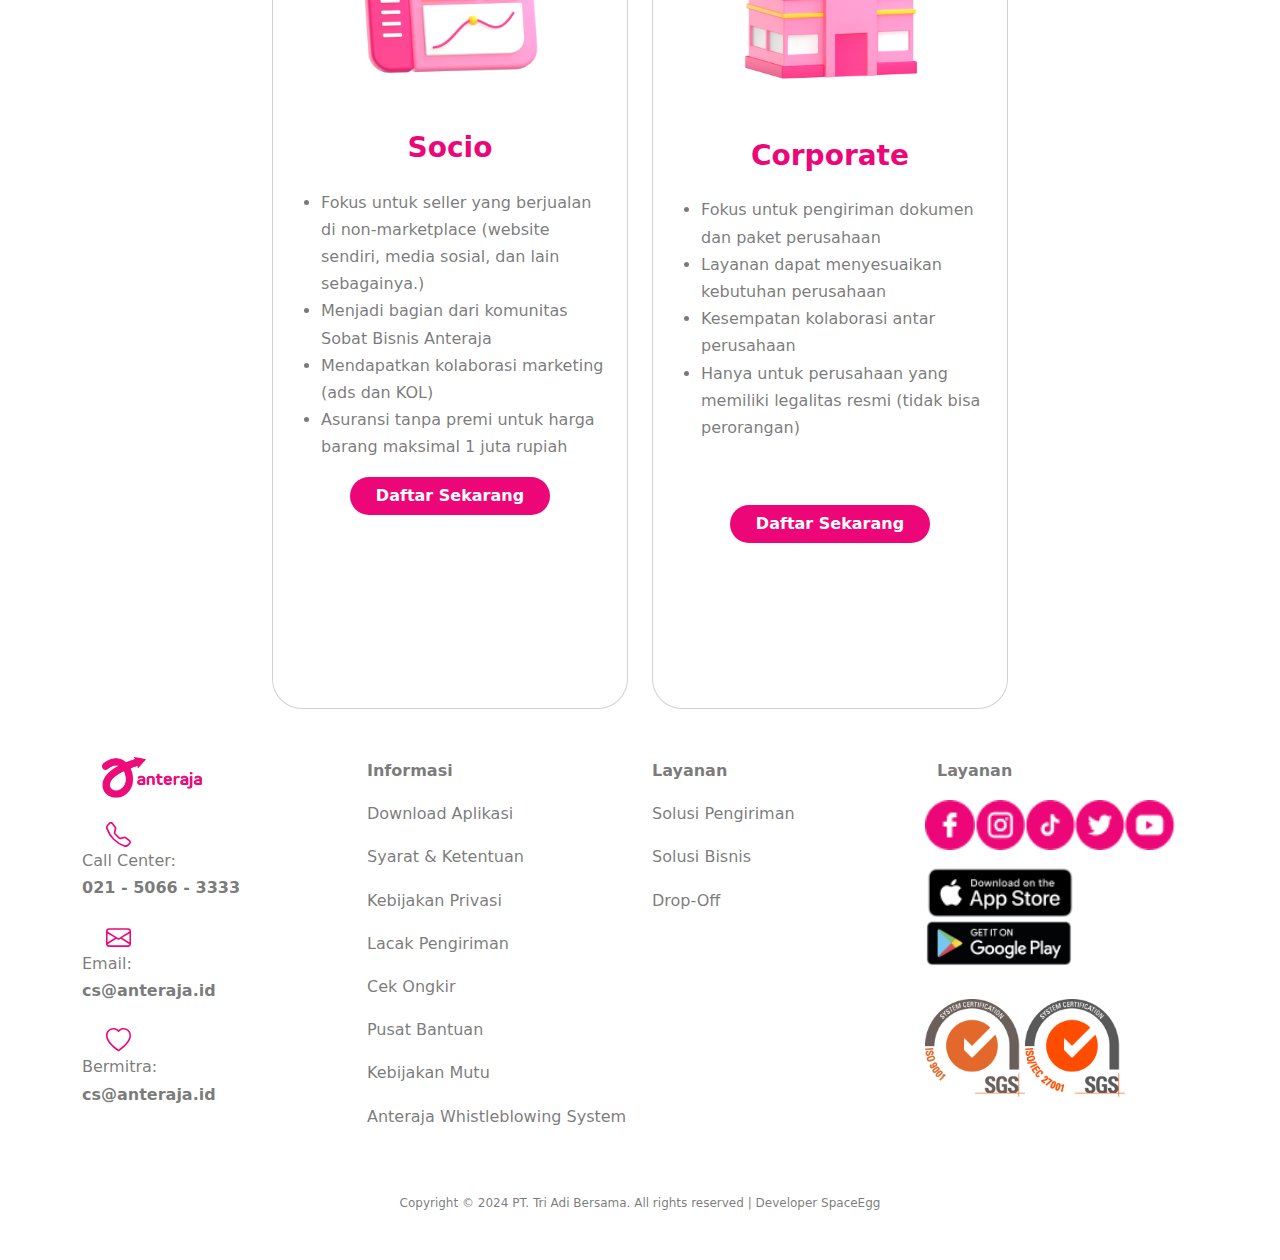
==== commit 2bbe418d: "done layouting footer content" ====
--- a/html/index.html
+++ b/html/index.html
@@ -20,7 +20,9 @@
       integrity="sha384-0pUGZvbkm6XF6gxjEnlmuGrJXVbNuzT9qBBavbLwCsOGabYfZo0T0to5eqruptLy"
       crossorigin="anonymous"
     ></script>
-    <title>Anter Aja</title>
+    <link rel="icon" href="../image/spaceegg.jpg" type="image/jpg" />
+    <link rel="stylesheet" href="https://cdn.jsdelivr.net/npm/bootstrap-icons@1.11.3/font/bootstrap-icons.min.css">
+    <title>Developer SpaceEgg | AnterAja</title>
   </head>
   <body>
     <!-- NAVBAR -->
@@ -346,11 +348,100 @@
         </div>
       </div>
     </section>
+
+    <!-- FOOTER -->
+    <section>
+
+      <div class="container my-4">
+        <div class="row">
+          <div class="col-12 col-md-3">
+            <a class="navbar-brand" href="#"
+            ><img
+              src="../image/logo-anteraja_2.png"
+              style="width: 100px; margin-left: 20px"
+            /></a>
+            <div class="row my-4">
+              <div class="col-12 col-md-1 mx-4 my-auto">
+                <svg xmlns="http://www.w3.org/2000/svg" style="color: #ed0677" width="25" height="25" fill="currentColor" class="bi bi-telephone" viewBox="0 0 16 16">
+                  <path d="M3.654 1.328a.678.678 0 0 0-1.015-.063L1.605 2.3c-.483.484-.661 1.169-.45 1.77a17.6 17.6 0 0 0 4.168 6.608 17.6 17.6 0 0 0 6.608 4.168c.601.211 1.286.033 1.77-.45l1.034-1.034a.678.678 0 0 0-.063-1.015l-2.307-1.794a.68.68 0 0 0-.58-.122l-2.19.547a1.75 1.75 0 0 1-1.657-.459L5.482 8.062a1.75 1.75 0 0 1-.46-1.657l.548-2.19a.68.68 0 0 0-.122-.58zM1.884.511a1.745 1.745 0 0 1 2.612.163L6.29 2.98c.329.423.445.974.315 1.494l-.547 2.19a.68.68 0 0 0 .178.643l2.457 2.457a.68.68 0 0 0 .644.178l2.189-.547a1.75 1.75 0 0 1 1.494.315l2.306 1.794c.829.645.905 1.87.163 2.611l-1.034 1.034c-.74.74-1.846 1.065-2.877.702a18.6 18.6 0 0 1-7.01-4.42 18.6 18.6 0 0 1-4.42-7.009c-.362-1.03-.037-2.137.703-2.877z"/>
+                </svg>
+              </div>
+              <div class="col-12 col-md-9">
+                <span class="paragraf">Call Center:  <br> <strong>021 - 5066 - 3333</strong> </span>
+              </div>
+            </div>
   
-
+            <div class="row my-4">
+              <div class="col-12 col-md-1 mx-4 my-auto">
+                <svg xmlns="http://www.w3.org/2000/svg" style="color: #ed0677" width="25" height="25" fill="currentColor" class="bi bi-envelope" viewBox="0 0 16 16">
+                  <path d="M0 4a2 2 0 0 1 2-2h12a2 2 0 0 1 2 2v8a2 2 0 0 1-2 2H2a2 2 0 0 1-2-2zm2-1a1 1 0 0 0-1 1v.217l7 4.2 7-4.2V4a1 1 0 0 0-1-1zm13 2.383-4.708 2.825L15 11.105zm-.034 6.876-5.64-3.471L8 9.583l-1.326-.795-5.64 3.47A1 1 0 0 0 2 13h12a1 1 0 0 0 .966-.741M1 11.105l4.708-2.897L1 5.383z"/>
+                </svg>
+              </div>
+              <div class="col-12 col-md-9">
+                <span class="paragraf">Email:  <br> <strong>cs@anteraja.id</strong> </span>
+              </div>
+            </div>
   
-
-    <!-- FOOTER -->
-    <h1>ini footer</h1>
+            <div class="row my-4">
+              <div class="col-12 col-md-1 mx-4 my-auto">
+                <svg xmlns="http://www.w3.org/2000/svg" style="color: #ed0677" width="25" height="25" fill="currentColor" class="bi bi-heart" viewBox="0 0 16 16">
+                  <path d="m8 2.748-.717-.737C5.6.281 2.514.878 1.4 3.053c-.523 1.023-.641 2.5.314 4.385.92 1.815 2.834 3.989 6.286 6.357 3.452-2.368 5.365-4.542 6.286-6.357.955-1.886.838-3.362.314-4.385C13.486.878 10.4.28 8.717 2.01zM8 15C-7.333 4.868 3.279-3.04 7.824 1.143q.09.083.176.171a3 3 0 0 1 .176-.17C12.72-3.042 23.333 4.867 8 15"/>
+                </svg>
+              </div>
+              <div class="col-12 col-md-9">
+                <span class="paragraf">Bermitra:  <br> <strong>cs@anteraja.id</strong> </span>
+              </div>
+            </div>
+          </div>
+          <div class="col-12 col-md-3">
+            <div class="d-flex flex-column">
+              <span class="paragraf mb-3"><strong>Informasi</strong></span>
+              <span class="paragraf mb-3">Download Aplikasi</span>
+              <span class="paragraf mb-3">Syarat & Ketentuan</span>
+              <span class="paragraf mb-3">Kebijakan Privasi</span>
+              <span class="paragraf mb-3">Lacak Pengiriman</span>
+              <span class="paragraf mb-3">Cek Ongkir</span>
+              <span class="paragraf mb-3">Pusat Bantuan</span>
+              <span class="paragraf mb-3">Kebijakan Mutu</span>
+              <span class="paragraf mb-3">Anteraja Whistleblowing System</span>
+            </div>
+          </div>
+          <div class="col-12 col-md-3">
+            <div class="d-flex flex-column">
+              <span class="paragraf mb-3"><strong>Layanan</strong></span>
+              <span class="paragraf mb-3">Solusi Pengiriman</span>
+              <span class="paragraf mb-3">Solusi Bisnis</span>
+              <span class="paragraf mb-3">Drop-Off</span>
+            </div>
+          </div>
+          <div class="col-12 col-md-3">
+            <div class="d-flex flex-column">
+              <span class="paragraf mb-3"><strong>Layanan</strong></span>
+              <div class="row justify-content-start">
+                <img src="../image/footer-fb.png" class="m-0 p-0" alt="logo_fb" style="width: 50px;">
+                <img src="../image/footer-ig.png" class="m-0 p-0" alt="logo_ig" style="width: 50px;">
+                <img src="../image/footer-tiktok.png" class="m-0 p-0" alt="logo_tiktok" style="width: 50px;">
+                <img src="../image/footer-twitter.png" class="m-0 p-0" alt="logo_twitter" style="width: 50px;">
+                <img src="../image/footer-youtube.png" class="m-0 p-0" alt="logo_yt" style="width: 50px;">
+              </div>
+              <div class="row justify-content-evently my-3">
+                <img src="../image/footer-appstore.png" class="m-0 p-0" alt="appstore" style="width: 150px;">
+                <img src="../image/footer-playstore.png" class="m-0 p-0" alt="playstore" style="width: 150px;">
+              </div>
+              <div class="row justify-content-evently my-3">
+                <img src="../image/iso_1.png" class="m-0 p-0" alt="iso_1" style="width: 100px;">
+                <img src="../image/iso_2.png" class="m-0 p-0" alt="iso_2" style="width: 100px;">
+              </div>
+            </div>
+          </div>
+        </div>
+      </div>
+
+      <footer>
+        <div style="margin: 3rem 0;">
+          <p class="text-center" style="font-size: 12px; font-weight: 400; color: #21212199">Copyright &copy 2024 PT. Tri Adi Bersama. All rights reserved | Developer SpaceEgg</p>
+        </div>
+      </footer>
+    </section>
   </body>
 </html>
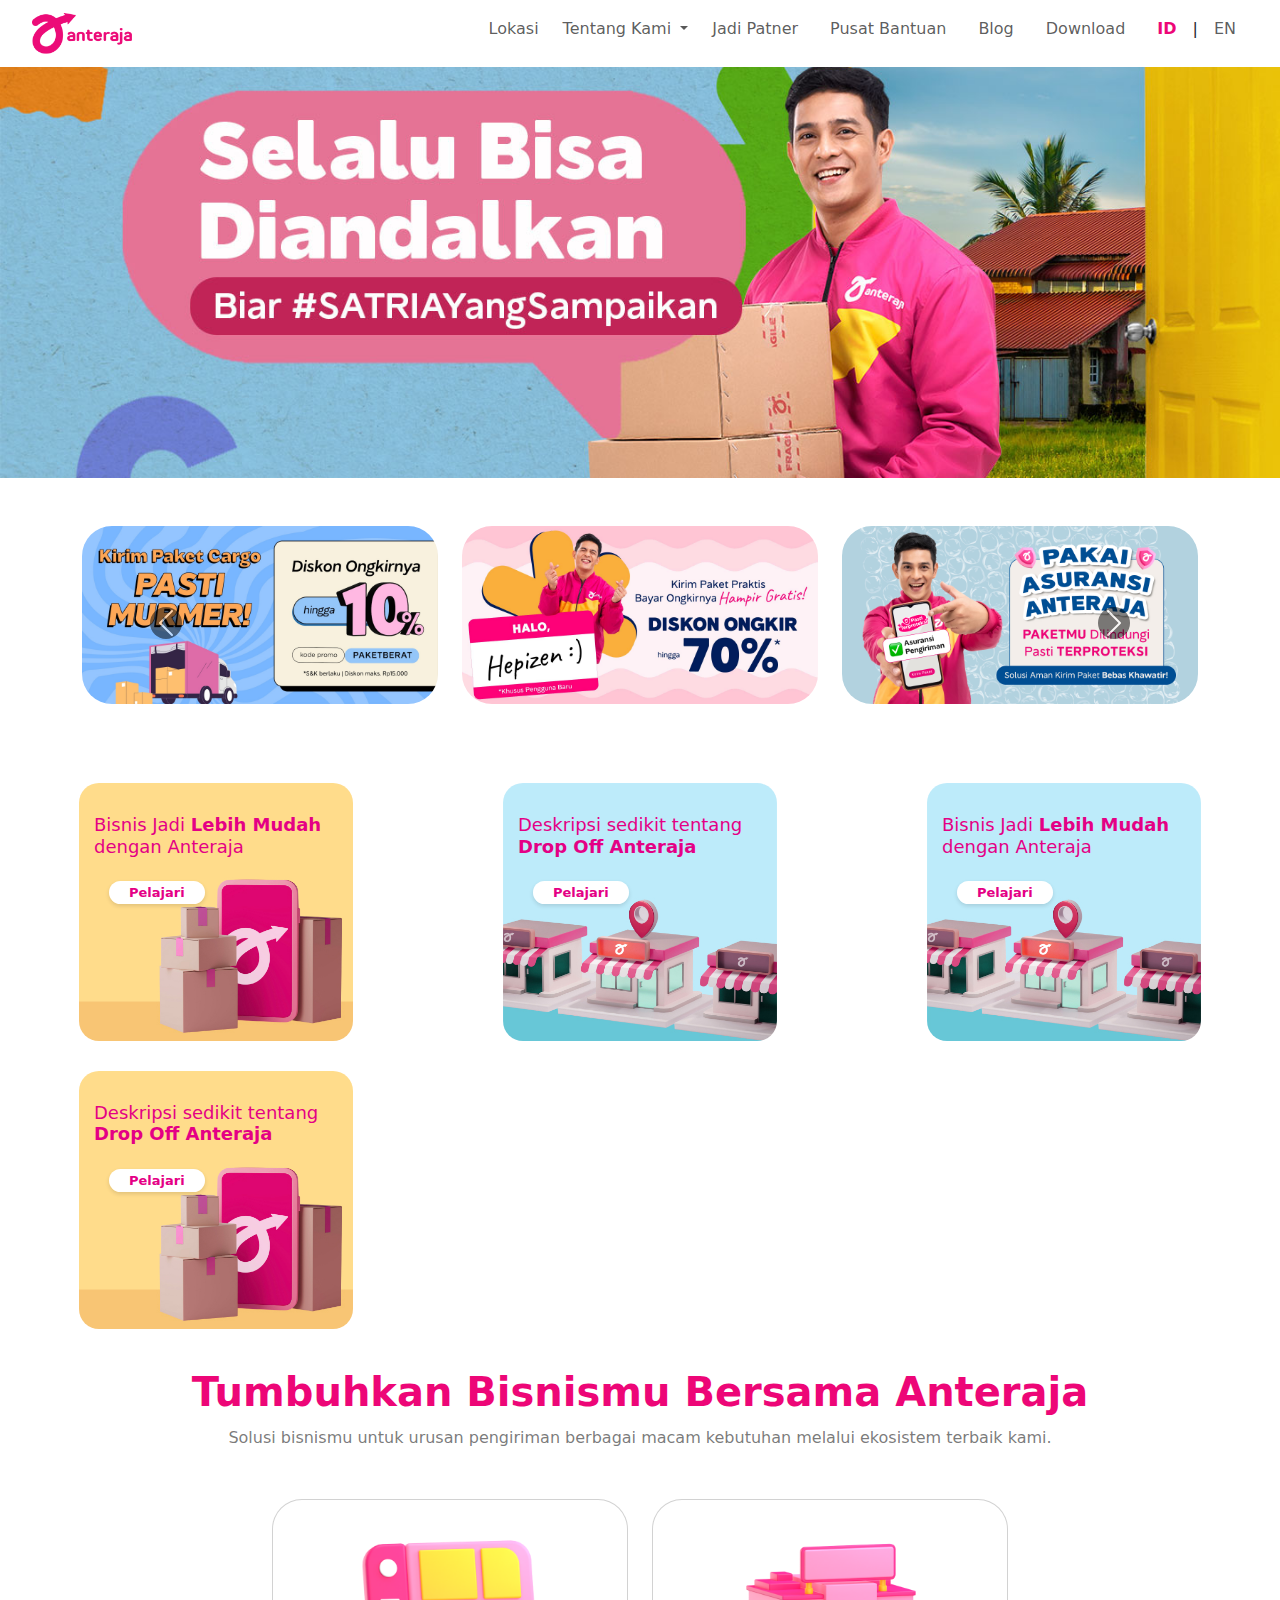
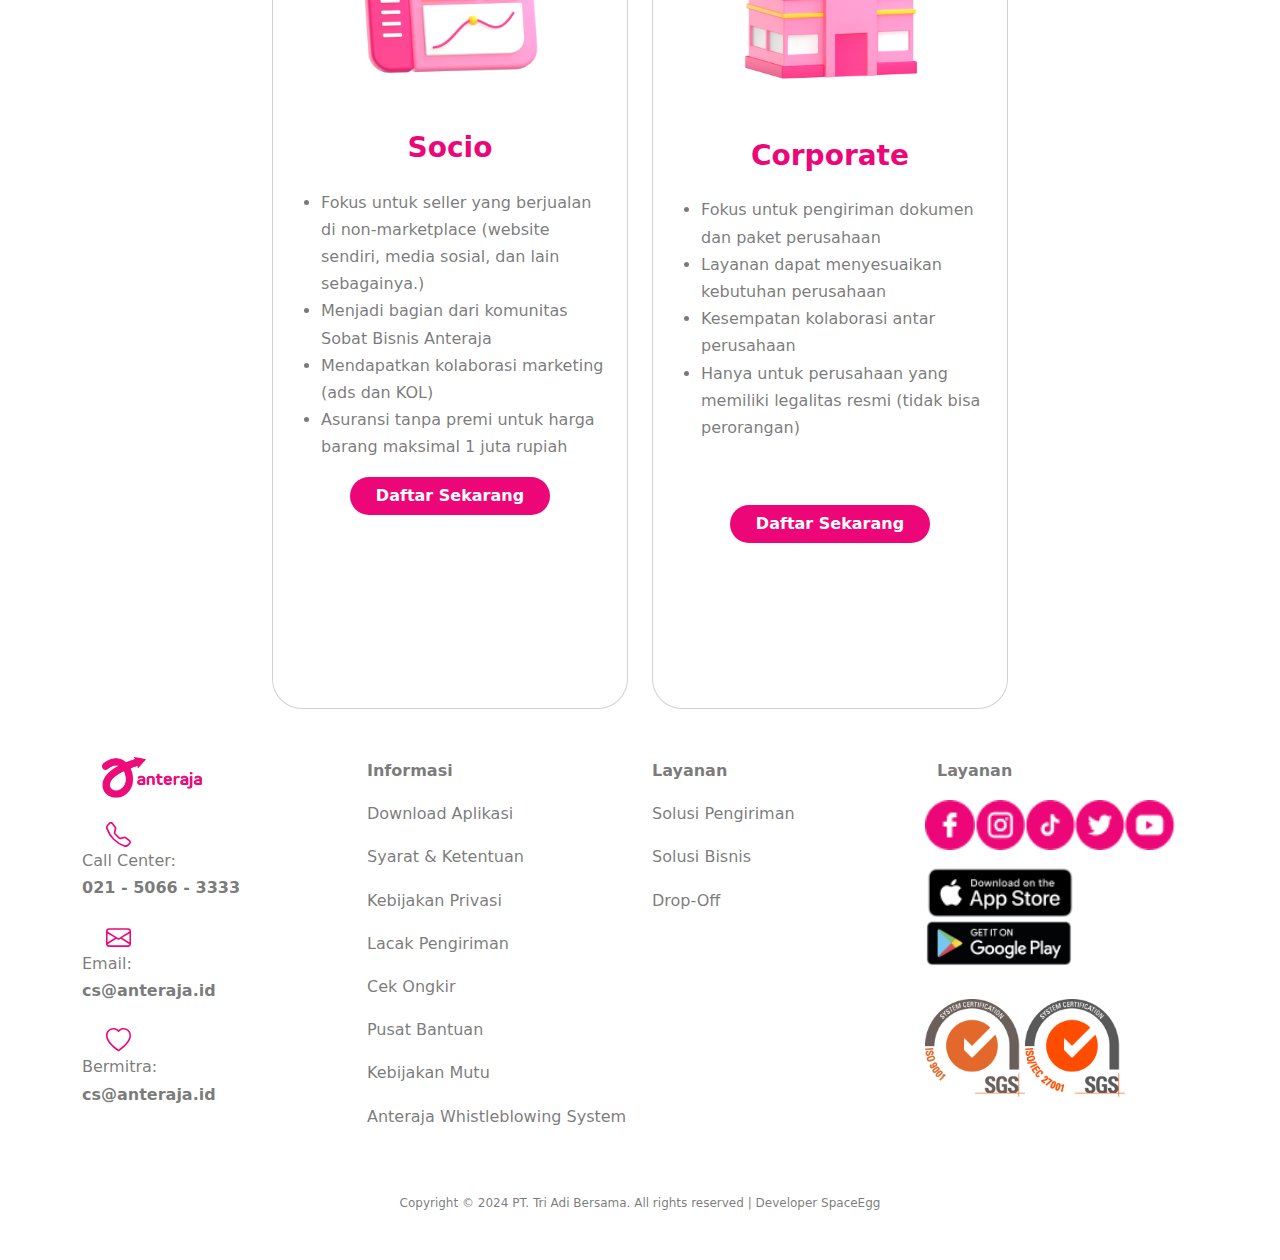
==== commit 3a42178a: "clean code at navbar" ====
--- a/html/index.html
+++ b/html/index.html
@@ -97,7 +97,7 @@
                 <a class="nav-link mx-lg-2" href="#">Download</a>
               </li>
               <li class="nav-item d-flex">
-                <a class="nav-link mx-lg-2" href="#">ID</a>
+                <a class="nav-link mx-lg-2" href="#"><strong style="color: #ed0677;">ID</strong></a>
                 <p style="margin-top: 8px">|</p>
                 <a class="nav-link mx-lg-2" href="#">EN</a>
               </li>
@@ -351,7 +351,6 @@
 
     <!-- FOOTER -->
     <section>
-
       <div class="container my-4">
         <div class="row">
           <div class="col-12 col-md-3">
